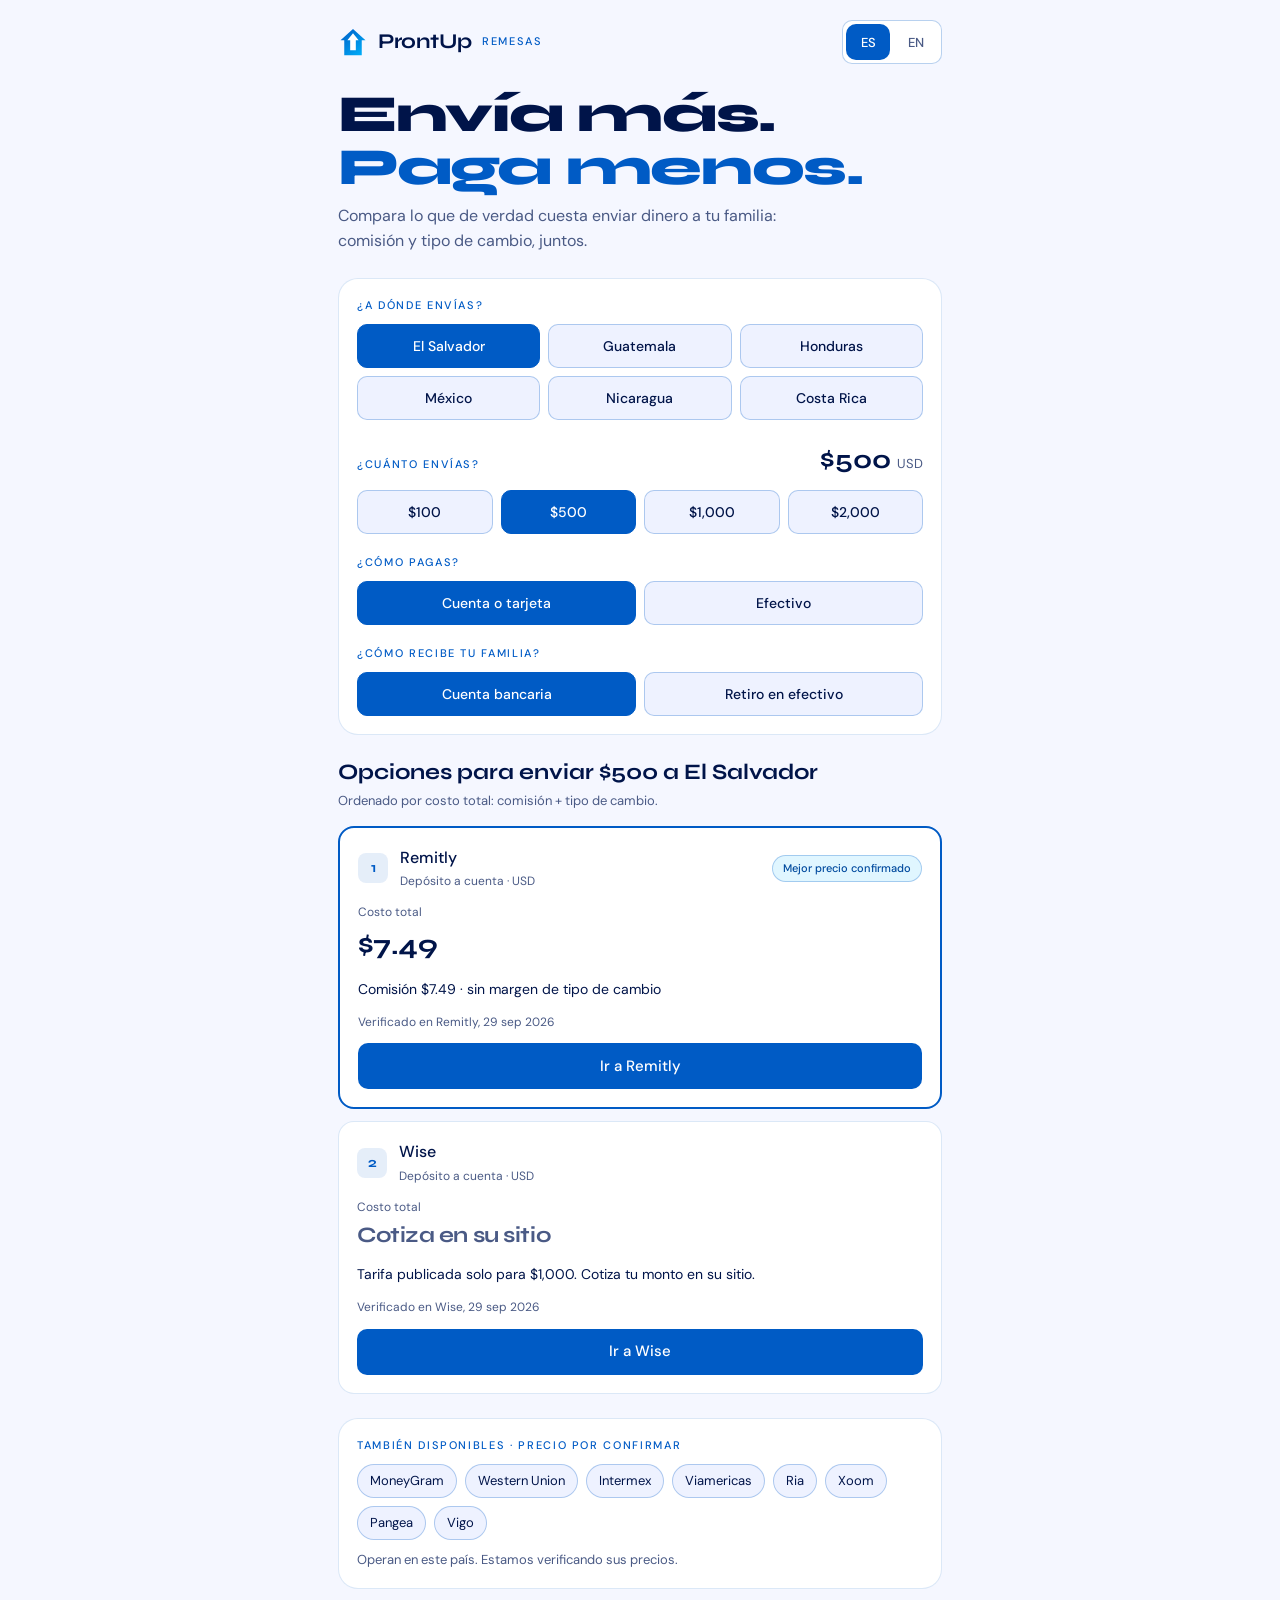
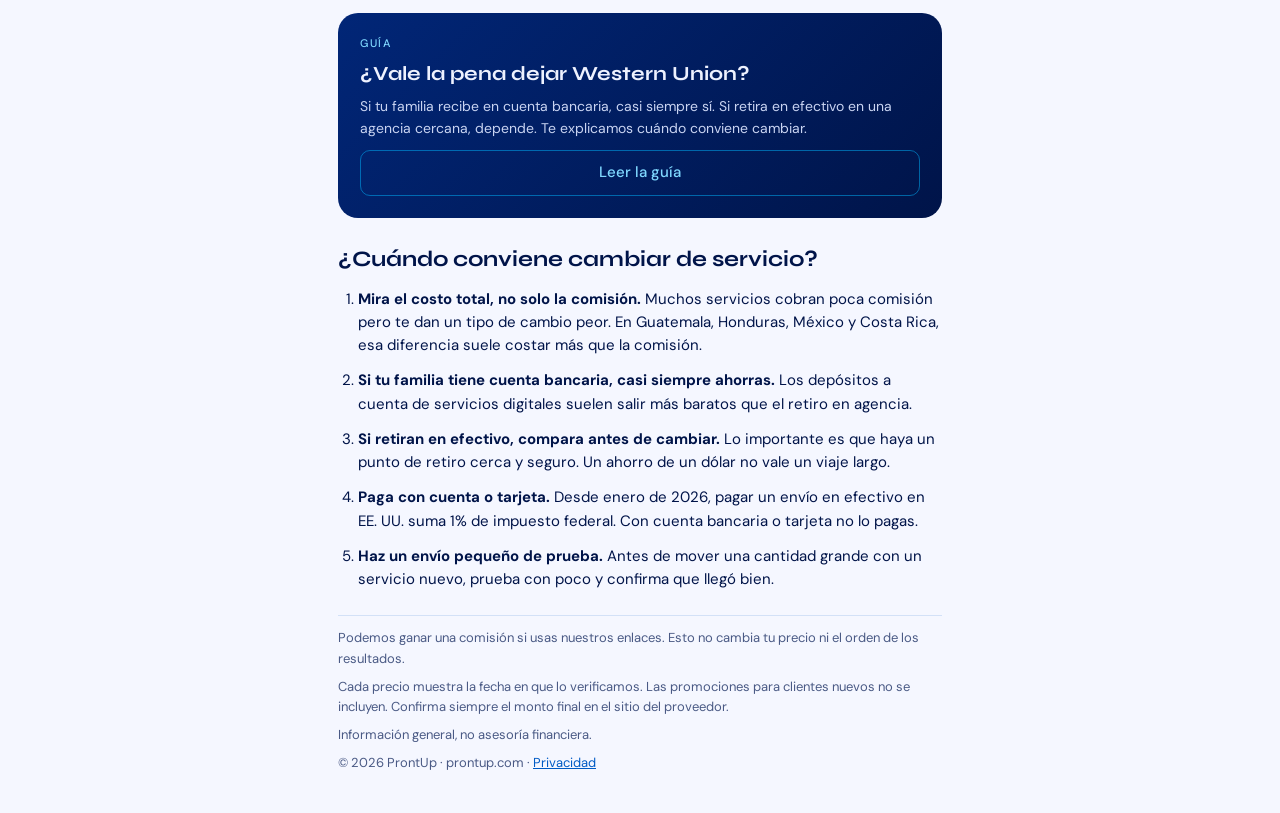
==== index.html @ 5686f7f3 "Add files via upload" ====
<!doctype html>
<html lang="es">
<head>
<meta charset="utf-8">
<meta name="viewport" content="width=device-width, initial-scale=1">
<title>ProntUp Remesas – Compara cuánto cuesta enviar dinero a tu familia</title>
<meta name="description" content="Compara comisión y tipo de cambio para enviar dinero desde EE. UU. a El Salvador, Guatemala, Honduras, México, Nicaragua y Costa Rica.">
<meta property="og:title" content="ProntUp Remesas – Envía más. Paga menos.">
<meta property="og:description" content="Compara lo que de verdad cuesta enviar dinero a tu familia: comisión y tipo de cambio, juntos.">
<meta property="og:type" content="website">
<meta property="og:url" content="https://prontup.com/">
<meta name="theme-color" content="#f5f7ff">
<link rel="icon" href="favicon.svg" type="image/svg+xml">
<link rel="preconnect" href="https://fonts.googleapis.com">
<link rel="preconnect" href="https://fonts.gstatic.com" crossorigin>
<link rel="stylesheet" href="https://fonts.googleapis.com/css2?family=Syne:wght@600;700;800&family=DM+Sans:opsz,wght@9..40,300;9..40,400;9..40,500&display=swap">
<link rel="stylesheet" href="styles.css">
</head>
<body>
<div class="page">

<header class="top">
  <a class="brand" href="/" aria-label="ProntUp">
    <svg width="30" height="30" viewBox="0 0 48 48" fill="none" aria-hidden="true"><defs><linearGradient id="pmk" x1="4" y1="3" x2="44" y2="45" gradientUnits="userSpaceOnUse"><stop offset="0%" stop-color="#005bc5"/><stop offset="100%" stop-color="#00b4fc"/></linearGradient></defs><path d="M24 3L44 21H38V45H10V21H4L24 3Z" fill="url(#pmk)"/><path d="M24 10L33 21H28.5V37H19.5V21H15L24 10Z" fill="white"/></svg>
    <span class="wordmark">ProntUp</span>
    <span class="label" data-t="tag">Remesas</span>
  </a>
  <div class="langs" id="langs"></div>
</header>

<main>
  <section class="hero">
    <h1><span data-t="title1">Envía más.</span><br><span class="accent" data-t="title2">Paga menos.</span></h1>
    <p class="lead" data-t="sub">Compara lo que de verdad cuesta enviar dinero a tu familia: comisión y tipo de cambio, juntos.</p>
  </section>

  <section class="panel" aria-label="Opciones">
    <div class="field">
      <div class="label" data-t="qCountry">¿A dónde envías?</div>
      <div class="grid2" id="countries"></div>
    </div>
    <div class="field">
      <div class="row-between">
        <div class="label" data-t="qAmount">¿Cuánto envías?</div>
        <div class="amount"><span id="amountText">$500</span> <small>USD</small></div>
      </div>
      <div class="grid4" id="amounts"></div>
    </div>
    <div class="field">
      <div class="label" data-t="qFund">¿Cómo pagas?</div>
      <div class="row" id="funds"></div>
    </div>
    <div class="field">
      <div class="label" data-t="qRecv">¿Cómo recibe tu familia?</div>
      <div class="row" id="recvs"></div>
    </div>
    <div class="field" id="curBlock" hidden>
      <div class="label" data-t="qCur">Recibe en</div>
      <div class="row" id="curs"></div>
    </div>
  </section>

  <p class="banner warn" id="cashBanner" hidden data-t="cashBanner"></p>
  <p class="banner info" id="note" hidden></p>

  <section class="results" aria-live="polite">
    <h2 id="resultsTitle"></h2>
    <p class="muted small" data-t="sortedBy"></p>
    <div id="results" class="cards"></div>
    <p class="empty" id="empty" hidden></p>
  </section>

  <section class="panel others" id="othersBlock">
    <div class="label" data-t="others"></div>
    <ul class="pills" id="others"></ul>
    <p class="muted small" data-t="othersNote"></p>
  </section>

  <section class="edu">
    <div class="label" data-t="eduTag">Guía</div>
    <h3 data-t="eduTitle"></h3>
    <p data-t="eduBody"></p>
    <a class="cta-outline" href="#guia" data-t="eduCta">Leer la guía</a>
  </section>

  <section class="guide" id="guia">
    <h2 data-t="guideTitle"></h2>
    <ol id="guideList"></ol>
  </section>
</main>

<footer class="foot">
  <p data-t="disclosure"></p>
  <p data-t="updated"></p>
  <p data-t="notAdvice"></p>
  <p class="small">© 2026 ProntUp · prontup.com · <a href="privacidad.html" data-t="privacy">Privacidad</a></p>
</footer>

</div>
<noscript><p class="banner warn">Activa JavaScript para usar el comparador. / Turn on JavaScript to use the comparison.</p></noscript>
<script src="app.js"></script>
</body>
</html>
---- styles.css ----
/* ProntUp – light theme (brand book v1.0, light-background variant) */
:root {
  --navy: #001449;
  --indigo: #012677;
  --blue: #005bc5;
  --blue-dark: #004a9e;
  --sky: #00b4fc;
  --bg: #f5f7ff;
  --card: #ffffff;
  --raised: #eef2ff;
  --border: rgba(0, 91, 197, 0.14);
  --border-strong: rgba(0, 91, 197, 0.28);
  --text: #001449;
  --text-2: #4a5a85;
  --display: 'Syne', sans-serif;
  --body: 'DM Sans', sans-serif;
}
*, *::before, *::after { box-sizing: border-box; }
html { scroll-behavior: smooth; }
body { margin: 0; background: var(--bg); color: var(--text); font-family: var(--body); font-size: 16px; line-height: 1.55; }
a { color: var(--blue); }
a:hover { color: var(--blue-dark); }
[hidden] { display: none !important; }

.page { max-width: 640px; margin: 0 auto; padding: 20px 18px 40px; display: flex; flex-direction: column; gap: 24px; }
main { display: flex; flex-direction: column; gap: 24px; }

.top { display: flex; align-items: center; justify-content: space-between; gap: 12px; }
.brand { display: flex; align-items: center; gap: 10px; text-decoration: none; color: var(--text); }
.wordmark { font-family: var(--display); font-weight: 700; font-size: 21px; letter-spacing: -0.02em; }
.label { font-size: 11px; font-weight: 500; letter-spacing: 0.15em; text-transform: uppercase; color: var(--blue); }

.langs { display: flex; gap: 4px; background: var(--card); border: 1px solid var(--border-strong); border-radius: 10px; padding: 3px; }
.langs .chip { min-height: 36px; min-width: 44px; flex: none; padding: 6px 10px; border: none; background: transparent; color: var(--text-2); font-size: 13px; }
.langs .chip[aria-pressed="true"] { background: var(--blue); color: #fff; }

.hero { display: flex; flex-direction: column; gap: 10px; }
h1 { margin: 0; font-family: var(--display); font-weight: 800; font-size: clamp(36px, 8vw, 52px); line-height: 1.02; letter-spacing: -0.025em; }
.accent { color: var(--blue); }
.lead { margin: 0; color: var(--text-2); max-width: 46ch; }

.panel { background: var(--card); border: 1px solid var(--border); border-radius: 20px; padding: 18px; display: flex; flex-direction: column; gap: 20px; }
.field { display: flex; flex-direction: column; gap: 10px; }
.row-between { display: flex; justify-content: space-between; align-items: baseline; }
.amount { font-family: var(--display); font-weight: 700; font-size: 26px; }
.amount small { font-family: var(--body); font-weight: 400; font-size: 13px; color: var(--text-2); }
.grid2 { display: grid; grid-template-columns: repeat(2, minmax(0, 1fr)); gap: 8px; }
.grid4 { display: grid; grid-template-columns: repeat(4, minmax(0, 1fr)); gap: 8px; }
.row { display: flex; gap: 8px; }
@media (min-width: 560px) { .grid2 { grid-template-columns: repeat(3, minmax(0, 1fr)); } }

.chip { min-height: 44px; padding: 10px 12px; border-radius: 10px; flex: 1; font-family: var(--body); font-size: 14px; font-weight: 500; cursor: pointer;
  background: var(--raised); color: var(--text); border: 1px solid var(--border-strong); text-align: center; }
.chip:hover { border-color: var(--blue); }
.chip[aria-pressed="true"] { background: var(--blue); color: #fff; border-color: var(--blue); }
.chip:focus-visible, .cta:focus-visible, .cta-outline:focus-visible { outline: 3px solid var(--sky); outline-offset: 2px; }

.banner { margin: 0; border-radius: 12px; padding: 14px; font-size: 14px; }
.banner.warn { background: #fff6e0; border: 1px solid #f0c36d; color: #6b4400; }
.banner.info { background: rgba(0, 91, 197, 0.06); border: 1px solid var(--border-strong); color: var(--text); }

.results { display: flex; flex-direction: column; gap: 6px; }
.results h2 { margin: 0; font-family: var(--display); font-weight: 700; font-size: 22px; line-height: 1.2; }
.muted { color: var(--text-2); margin: 0; }
.small { font-size: 13px; }
.cards { display: flex; flex-direction: column; gap: 12px; margin-top: 8px; }
.card { background: var(--card); border: 1px solid var(--border); border-radius: 16px; padding: 18px; display: flex; flex-direction: column; gap: 12px; }
.card.best { border: 2px solid var(--blue); }
.card-head { display: flex; justify-content: space-between; align-items: center; gap: 8px; }
.who { display: flex; align-items: center; gap: 12px; }
.rank { width: 30px; height: 30px; border-radius: 8px; background: rgba(0, 91, 197, 0.1); color: var(--blue); display: flex; align-items: center; justify-content: center; font-family: var(--display); font-weight: 700; font-size: 14px; }
.names { display: flex; flex-direction: column; gap: 2px; }
.pname { font-weight: 500; font-size: 16px; }
.meta { font-size: 12px; color: var(--text-2); }
.badge { padding: 4px 10px; border-radius: 100px; font-size: 11px; font-weight: 500; background: rgba(0, 180, 252, 0.12); color: var(--blue-dark); border: 1px solid var(--border-strong); white-space: nowrap; }
.total { display: flex; flex-direction: column; gap: 2px; }
.total-label { font-size: 12px; color: var(--text-2); }
.total-value { font-family: var(--display); font-weight: 700; font-size: 28px; letter-spacing: -0.02em; }
.total-value.pending { font-size: 22px; color: var(--text-2); }
.breakdown { margin: 0; font-size: 14px; }
.src { margin: 0; font-size: 12px; color: var(--text-2); }
.cta { display: flex; align-items: center; justify-content: center; min-height: 46px; border-radius: 10px; background: var(--blue); color: #fff; font-weight: 500; font-size: 15px; text-decoration: none; }
.cta:hover { background: var(--blue-dark); color: #fff; }
.empty { margin: 0; background: var(--card); border: 1px dashed var(--border-strong); border-radius: 16px; padding: 18px; font-size: 14px; }

.others { gap: 10px; }
.pills { list-style: none; margin: 0; padding: 0; display: flex; flex-wrap: wrap; gap: 8px; }
.pill { padding: 6px 12px; border-radius: 100px; font-size: 13px; background: var(--raised); border: 1px solid var(--border-strong); }

.edu { background: var(--indigo); background: linear-gradient(135deg, var(--indigo), var(--navy)); color: #eef2ff; border-radius: 20px; padding: 22px; display: flex; flex-direction: column; gap: 10px; }
.edu .label { color: #7fd8ff; }
.edu h3 { margin: 0; font-family: var(--display); font-weight: 700; font-size: 20px; line-height: 1.2; }
.edu p { margin: 0; font-size: 14px; color: #c9d4f2; }
.cta-outline { display: flex; align-items: center; justify-content: center; min-height: 46px; border-radius: 10px; border: 1px solid rgba(0, 180, 252, 0.5); color: #7fd8ff; font-weight: 500; font-size: 15px; text-decoration: none; }
.cta-outline:hover { color: #fff; border-color: #fff; }

.guide h2 { margin: 0 0 12px; font-family: var(--display); font-weight: 700; font-size: 22px; }
.guide ol { margin: 0; padding-left: 20px; display: flex; flex-direction: column; gap: 12px; }
.guide li { font-size: 15px; }

.foot { border-top: 1px solid var(--border); padding-top: 12px; display: flex; flex-direction: column; gap: 8px; }
.foot p { margin: 0; font-size: 13px; color: var(--text-2); }
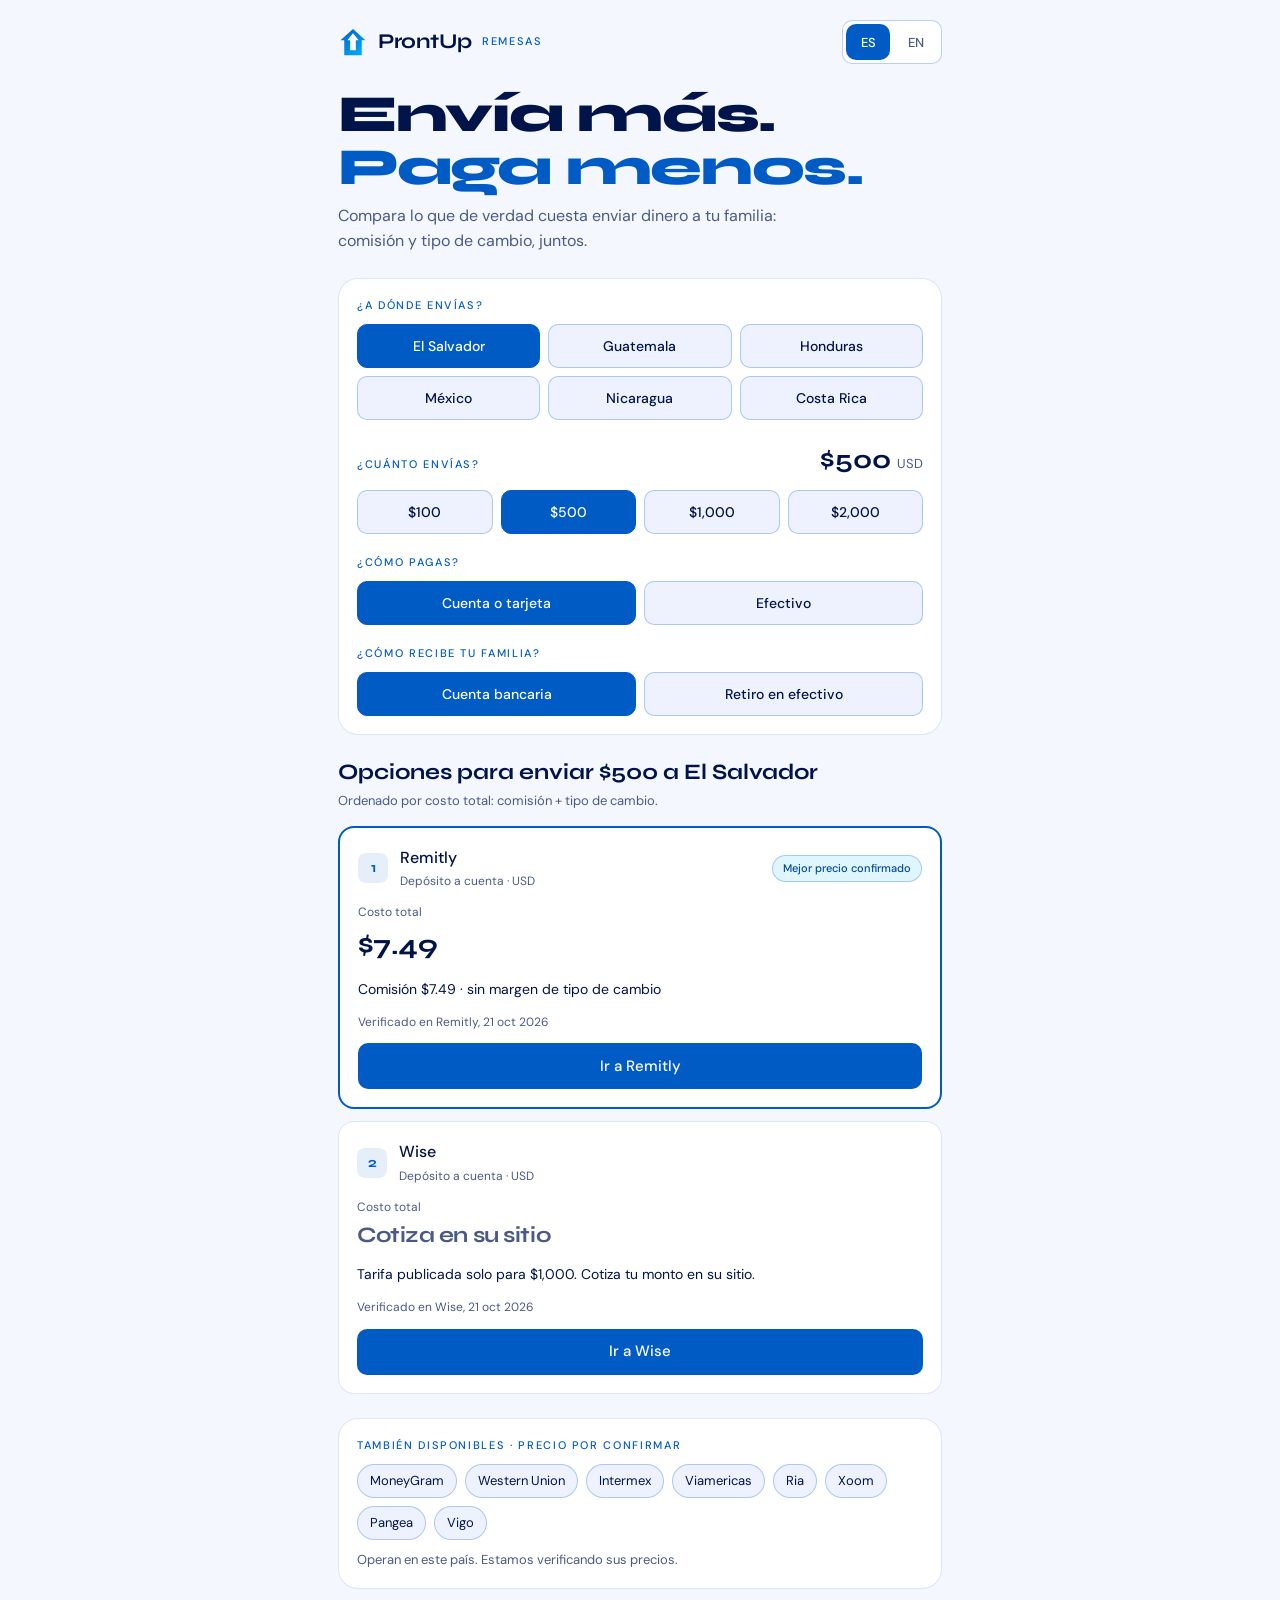
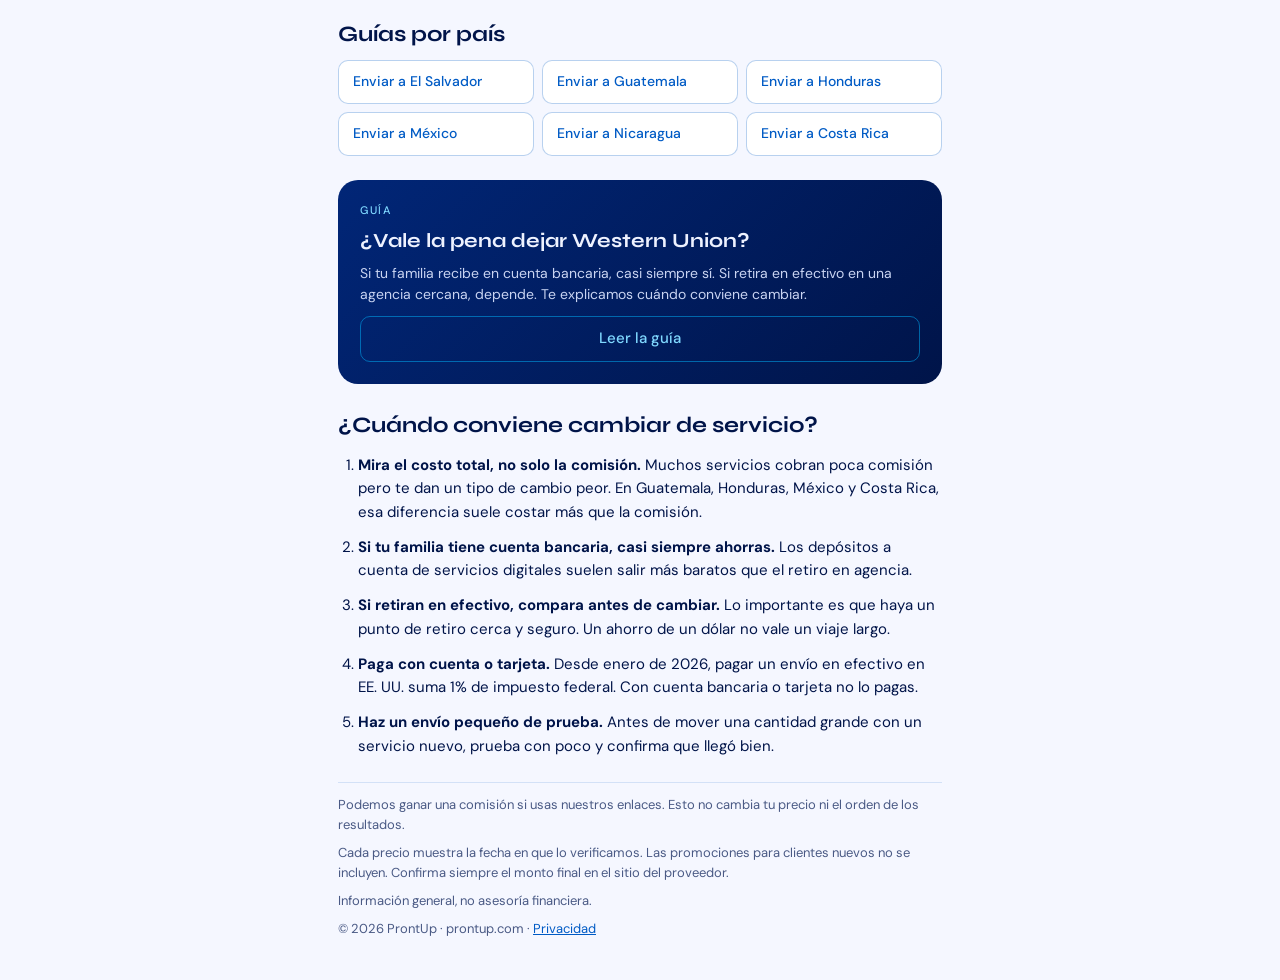
==== commit dc9b2b43: "Add files via upload" ====
--- a/index.html
+++ b/index.html
@@ -4,77 +4,57 @@
 <meta charset="utf-8">
 <meta name="viewport" content="width=device-width, initial-scale=1">
 <title>ProntUp Remesas – Compara cuánto cuesta enviar dinero a tu familia</title>
-<meta name="description" content="Compara comisión y tipo de cambio para enviar dinero desde EE. UU. a El Salvador, Guatemala, Honduras, México, Nicaragua y Costa Rica.">
-<meta property="og:title" content="ProntUp Remesas – Envía más. Paga menos.">
-<meta property="og:description" content="Compara lo que de verdad cuesta enviar dinero a tu familia: comisión y tipo de cambio, juntos.">
+<meta name="description" content="Compara comisión y tipo de cambio para enviar dinero desde EE. UU. a El Salvador, Guatemala, Honduras, México, Nicaragua y Costa Rica. Precios verificados.">
+<link rel="canonical" href="https://www.prontup.com/">
+<meta property="og:title" content="ProntUp Remesas – Compara cuánto cuesta enviar dinero a tu familia">
+<meta property="og:description" content="Compara comisión y tipo de cambio para enviar dinero desde EE. UU. a El Salvador, Guatemala, Honduras, México, Nicaragua y Costa Rica. Precios verificados.">
 <meta property="og:type" content="website">
-<meta property="og:url" content="https://prontup.com/">
+<meta property="og:url" content="https://www.prontup.com/">
+<meta property="og:locale" content="es_US">
 <meta name="theme-color" content="#f5f7ff">
-<link rel="icon" href="favicon.svg" type="image/svg+xml">
+<link rel="icon" href="/favicon.svg" type="image/svg+xml">
 <link rel="preconnect" href="https://fonts.googleapis.com">
 <link rel="preconnect" href="https://fonts.gstatic.com" crossorigin>
 <link rel="stylesheet" href="https://fonts.googleapis.com/css2?family=Syne:wght@600;700;800&family=DM+Sans:opsz,wght@9..40,300;9..40,400;9..40,500&display=swap">
-<link rel="stylesheet" href="styles.css">
+<link rel="stylesheet" href="/styles.css">
+<script type="application/ld+json">{"@context": "https://schema.org", "@type": "WebPage", "name": "ProntUp Remesas – Compara cuánto cuesta enviar dinero a tu familia", "description": "Compara comisión y tipo de cambio para enviar dinero desde EE. UU. a El Salvador, Guatemala, Honduras, México, Nicaragua y Costa Rica. Precios verificados.", "url": "https://www.prontup.com/", "inLanguage": "es", "dateModified": "2026-10-21", "isPartOf": {"@type": "WebSite", "name": "ProntUp Remesas", "url": "https://www.prontup.com/"}}</script>
 </head>
 <body>
 <div class="page">
-
 <header class="top">
-  <a class="brand" href="/" aria-label="ProntUp">
-    <svg width="30" height="30" viewBox="0 0 48 48" fill="none" aria-hidden="true"><defs><linearGradient id="pmk" x1="4" y1="3" x2="44" y2="45" gradientUnits="userSpaceOnUse"><stop offset="0%" stop-color="#005bc5"/><stop offset="100%" stop-color="#00b4fc"/></linearGradient></defs><path d="M24 3L44 21H38V45H10V21H4L24 3Z" fill="url(#pmk)"/><path d="M24 10L33 21H28.5V37H19.5V21H15L24 10Z" fill="white"/></svg>
-    <span class="wordmark">ProntUp</span>
-    <span class="label" data-t="tag">Remesas</span>
-  </a>
+  <a class="brand" href="/" aria-label="ProntUp"><svg width="30" height="30" viewBox="0 0 48 48" fill="none" aria-hidden="true"><defs><linearGradient id="pmk" x1="4" y1="3" x2="44" y2="45" gradientUnits="userSpaceOnUse"><stop offset="0%" stop-color="#005bc5"/><stop offset="100%" stop-color="#00b4fc"/></linearGradient></defs><path d="M24 3L44 21H38V45H10V21H4L24 3Z" fill="url(#pmk)"/><path d="M24 10L33 21H28.5V37H19.5V21H15L24 10Z" fill="white"/></svg><span class="wordmark">ProntUp</span><span class="label" data-t="tag">Remesas</span></a>
   <div class="langs" id="langs"></div>
 </header>
-
 <main>
   <section class="hero">
     <h1><span data-t="title1">Envía más.</span><br><span class="accent" data-t="title2">Paga menos.</span></h1>
     <p class="lead" data-t="sub">Compara lo que de verdad cuesta enviar dinero a tu familia: comisión y tipo de cambio, juntos.</p>
   </section>
 
-  <section class="panel" aria-label="Opciones">
+  <section class="panel" aria-label="Comparador">
+    <div class="field"><div class="label" data-t="qCountry">¿A dónde envías?</div><div class="grid2" id="countries"></div></div>
     <div class="field">
-      <div class="label" data-t="qCountry">¿A dónde envías?</div>
-      <div class="grid2" id="countries"></div>
-    </div>
-    <div class="field">
-      <div class="row-between">
-        <div class="label" data-t="qAmount">¿Cuánto envías?</div>
-        <div class="amount"><span id="amountText">$500</span> <small>USD</small></div>
-      </div>
+      <div class="row-between"><div class="label" data-t="qAmount">¿Cuánto envías?</div><div class="amount"><span id="amountText">$500</span> <small>USD</small></div></div>
       <div class="grid4" id="amounts"></div>
     </div>
-    <div class="field">
-      <div class="label" data-t="qFund">¿Cómo pagas?</div>
-      <div class="row" id="funds"></div>
-    </div>
-    <div class="field">
-      <div class="label" data-t="qRecv">¿Cómo recibe tu familia?</div>
-      <div class="row" id="recvs"></div>
-    </div>
-    <div class="field" id="curBlock" hidden>
-      <div class="label" data-t="qCur">Recibe en</div>
-      <div class="row" id="curs"></div>
-    </div>
+    <div class="field"><div class="label" data-t="qFund">¿Cómo pagas?</div><div class="row" id="funds"></div></div>
+    <div class="field"><div class="label" data-t="qRecv">¿Cómo recibe tu familia?</div><div class="row" id="recvs"></div></div>
+    <div class="field" id="curBlock" hidden><div class="label" data-t="qCur">Recibe en</div><div class="row" id="curs"></div></div>
   </section>
-
   <p class="banner warn" id="cashBanner" hidden data-t="cashBanner"></p>
   <p class="banner info" id="note" hidden></p>
-
   <section class="results" aria-live="polite">
     <h2 id="resultsTitle"></h2>
     <p class="muted small" data-t="sortedBy"></p>
     <div id="results" class="cards"></div>
     <p class="empty" id="empty" hidden></p>
   </section>
-
   <section class="panel others" id="othersBlock">
     <div class="label" data-t="others"></div>
     <ul class="pills" id="others"></ul>
     <p class="muted small" data-t="othersNote"></p>
   </section>
+<section lang="es"><nav class="countries-nav" aria-label="Guías por país"><h2>Guías por país</h2><ul><li><a href="/enviar-dinero-a-el-salvador">Enviar a El Salvador</a></li><li><a href="/enviar-dinero-a-guatemala">Enviar a Guatemala</a></li><li><a href="/enviar-dinero-a-honduras">Enviar a Honduras</a></li><li><a href="/enviar-dinero-a-mexico">Enviar a México</a></li><li><a href="/enviar-dinero-a-nicaragua">Enviar a Nicaragua</a></li><li><a href="/enviar-dinero-a-costa-rica">Enviar a Costa Rica</a></li></ul></nav></section>
 
   <section class="edu">
     <div class="label" data-t="eduTag">Guía</div>
@@ -82,22 +62,19 @@
     <p data-t="eduBody"></p>
     <a class="cta-outline" href="#guia" data-t="eduCta">Leer la guía</a>
   </section>
-
   <section class="guide" id="guia">
     <h2 data-t="guideTitle"></h2>
     <ol id="guideList"></ol>
   </section>
 </main>
-
 <footer class="foot">
-  <p data-t="disclosure"></p>
+  <p data-t="disclosure">Podemos ganar una comisión si usas nuestros enlaces. Esto no cambia tu precio ni el orden de los resultados.</p>
   <p data-t="updated"></p>
   <p data-t="notAdvice"></p>
-  <p class="small">© 2026 ProntUp · prontup.com · <a href="privacidad.html" data-t="privacy">Privacidad</a></p>
+  <p class="small">© 2026 ProntUp · prontup.com · <a href="/privacidad" data-t="privacy">Privacidad</a></p>
 </footer>
-
 </div>
 <noscript><p class="banner warn">Activa JavaScript para usar el comparador. / Turn on JavaScript to use the comparison.</p></noscript>
-<script src="app.js"></script>
+<script src="/app.js"></script>
 </body>
 </html>
--- a/styles.css
+++ b/styles.css
@@ -100,3 +100,21 @@
 
 .foot { border-top: 1px solid var(--border); padding-top: 12px; display: flex; flex-direction: column; gap: 8px; }
 .foot p { margin: 0; font-size: 13px; color: var(--text-2); }
+
+/* Country guide pages */
+.hero .label a { color: inherit; text-decoration: none; }
+.hero .label a:hover { text-decoration: underline; }
+.country-info { display: flex; flex-direction: column; gap: 12px; }
+.country-info h2, .countries-nav h2 { margin: 8px 0 0; font-family: var(--display); font-weight: 700; font-size: 22px; line-height: 1.2; }
+.table-wrap { overflow-x: auto; background: var(--card); border: 1px solid var(--border); border-radius: 16px; }
+table.prices { width: 100%; border-collapse: collapse; font-size: 14px; min-width: 560px; }
+table.prices caption { text-align: left; padding: 14px 16px 4px; font-size: 12px; color: var(--text-2); }
+table.prices th, table.prices td { text-align: left; padding: 10px 16px; border-bottom: 1px solid var(--border); vertical-align: top; }
+table.prices thead th { font-size: 11px; font-weight: 500; letter-spacing: 0.08em; text-transform: uppercase; color: var(--blue); }
+table.prices tbody th { font-weight: 500; }
+table.prices tbody tr:last-child th, table.prices tbody tr:last-child td { border-bottom: none; }
+.facts { margin: 0; padding-left: 20px; display: flex; flex-direction: column; gap: 10px; font-size: 15px; }
+.countries-nav ul { list-style: none; margin: 12px 0 0; padding: 0; display: grid; grid-template-columns: repeat(2, minmax(0, 1fr)); gap: 8px; }
+.countries-nav li a, .countries-nav li span { display: flex; align-items: center; min-height: 44px; padding: 10px 14px; border-radius: 10px; background: var(--card); border: 1px solid var(--border-strong); text-decoration: none; font-weight: 500; font-size: 14px; }
+.countries-nav li span { background: var(--raised); color: var(--text-2); }
+@media (min-width: 560px) { .countries-nav ul { grid-template-columns: repeat(3, minmax(0, 1fr)); } }
